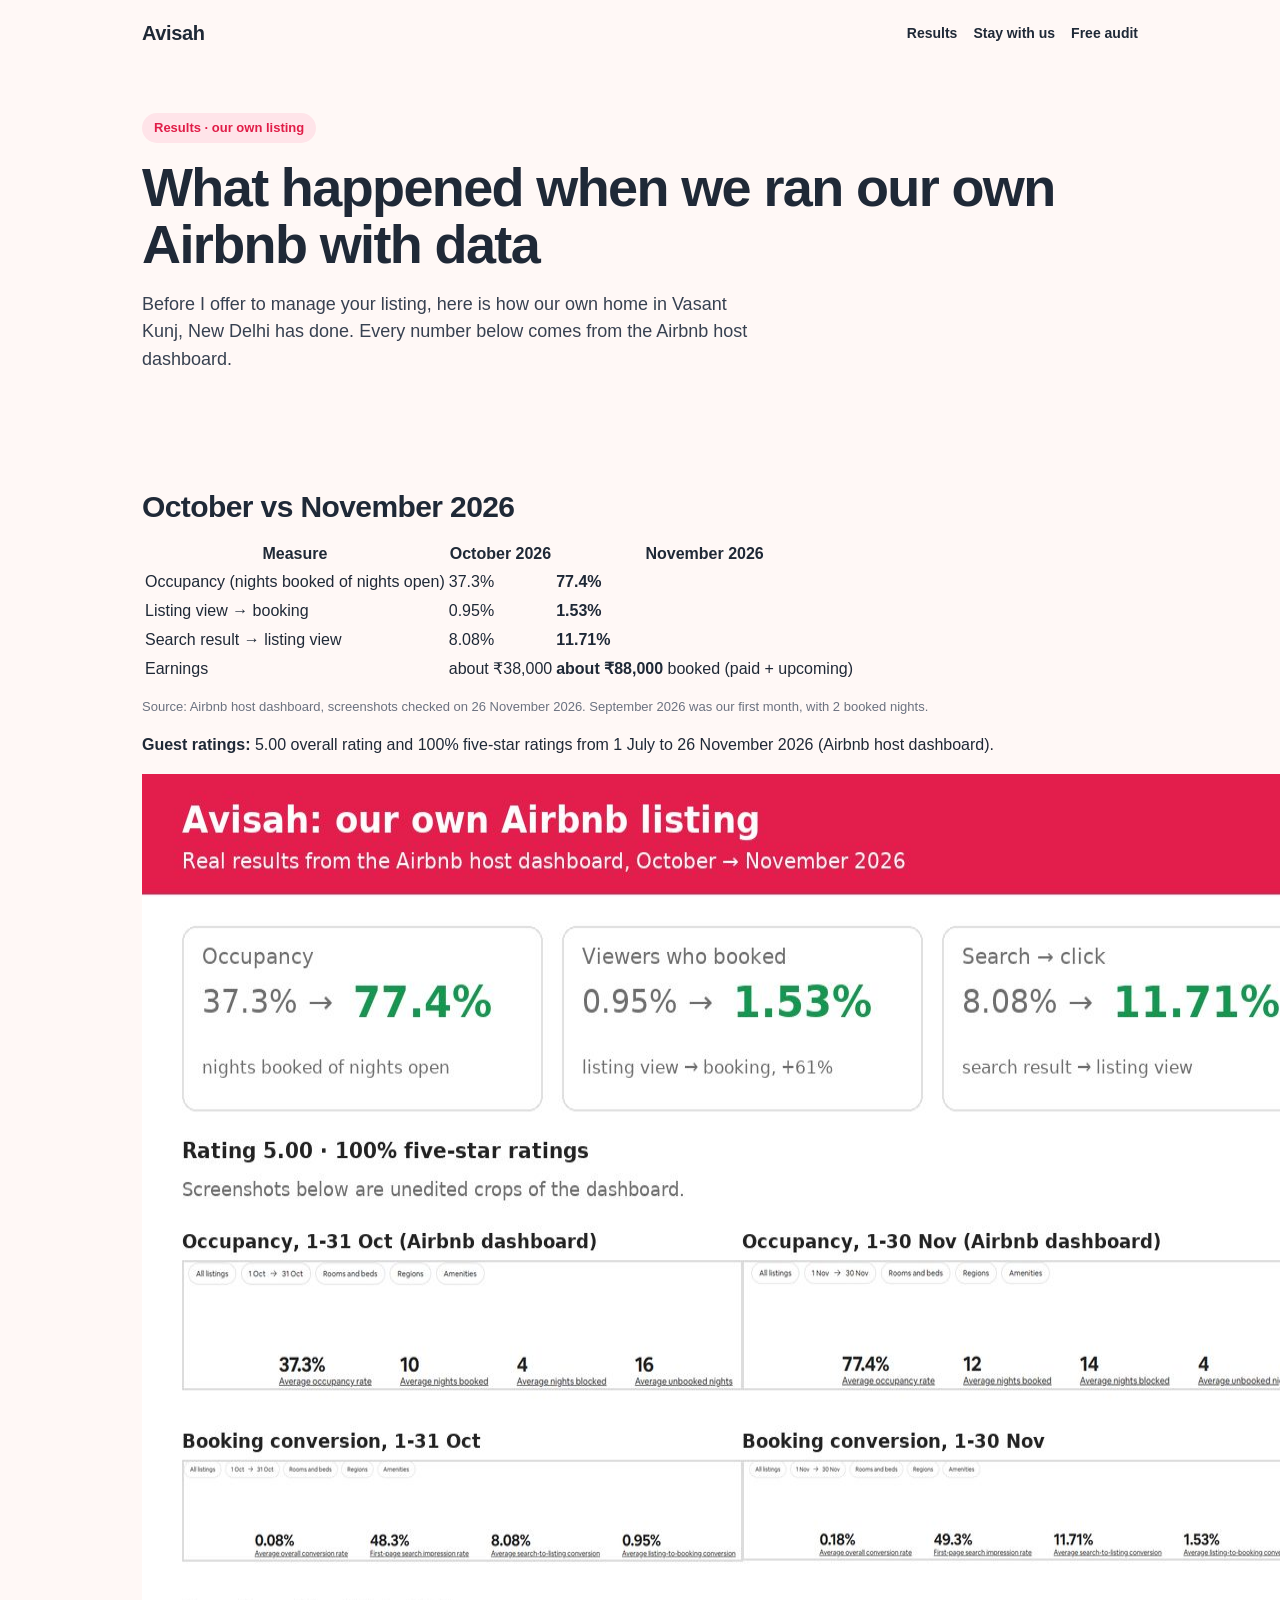
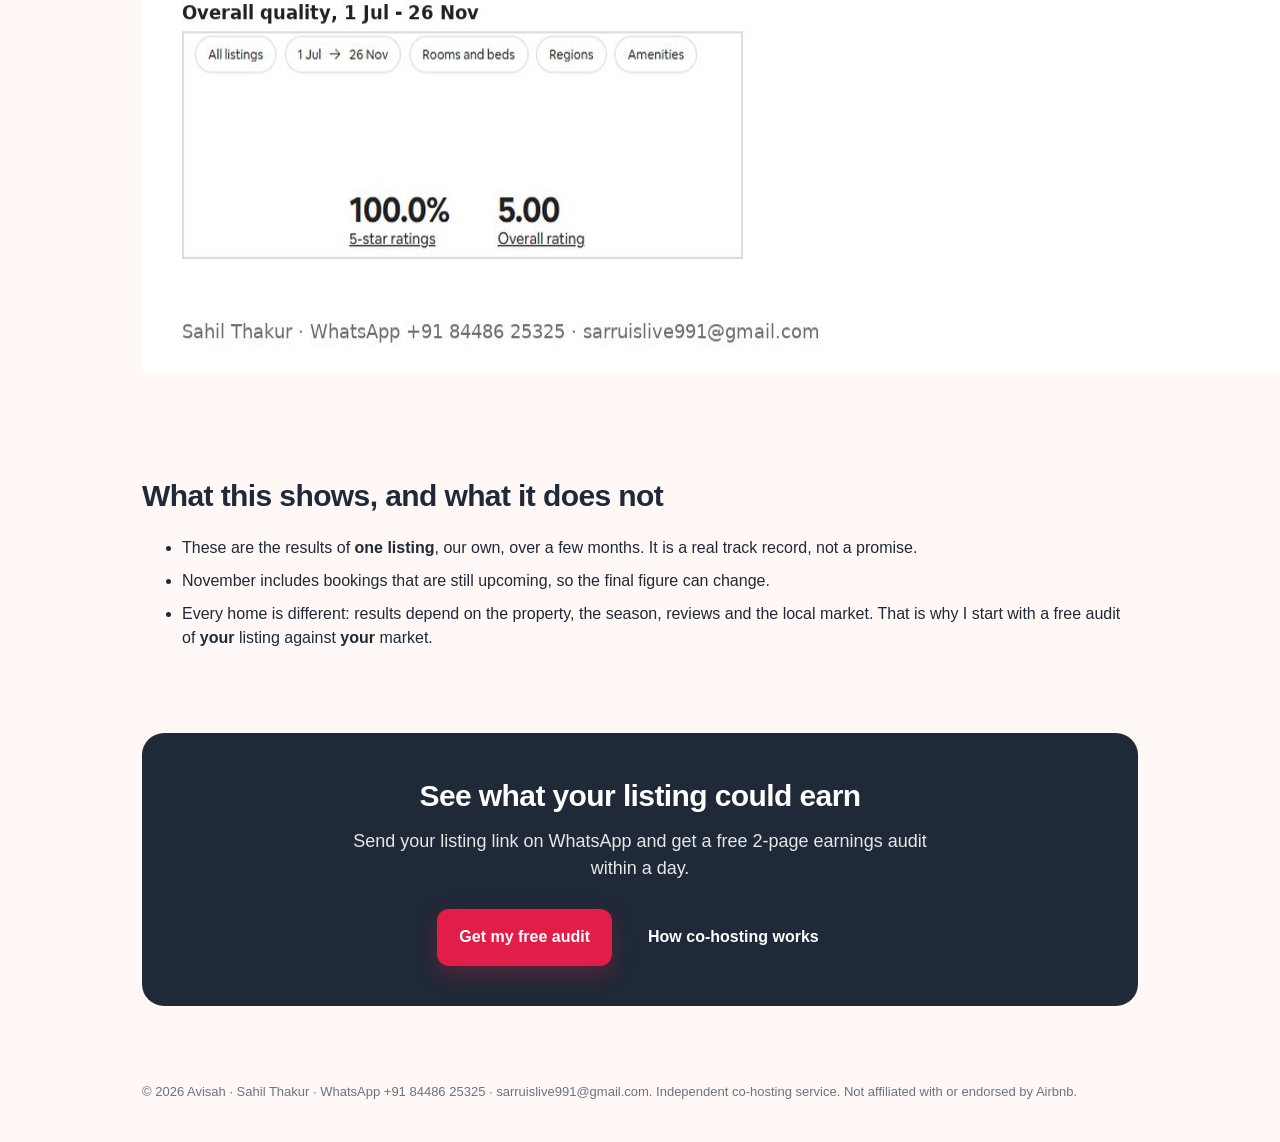
==== results/index.html @ 0d3b02dd "Publish 4 page(s) from the growth platform" ====
<!DOCTYPE html>
<html lang="en">
<head>
<meta charset="utf-8">
<meta name="viewport" content="width=device-width, initial-scale=1">
<title>Results from our own Airbnb listing in Vasant Kunj | Avisah</title>
<meta name="description" content="Real numbers from the Airbnb host dashboard: occupancy 37.3% to 77.4% from October to November 2026, and a 5.00 rating. What it shows and what it does not.">
<link rel="canonical" href="https://avisahstays.github.io/results/">
<meta property="og:title" content="Results from our own Airbnb listing in Vasant Kunj | Avisah">
<meta property="og:description" content="Real numbers from the Airbnb host dashboard: occupancy 37.3% to 77.4% from October to November 2026, and a 5.00 rating. What it shows and what it does not.">
<meta property="og:type" content="website">
<meta property="og:url" content="https://avisahstays.github.io/results/">
<meta property="og:site_name" content="Avisah">
<link rel="stylesheet" href="/assets/site.css">
<script type="application/ld+json">{"@context": "https://schema.org", "@type": "WebPage", "name": "Results from our own Airbnb listing in Vasant Kunj | Avisah", "description": "Real numbers from the Airbnb host dashboard: occupancy 37.3% to 77.4% from October to November 2026, and a 5.00 rating. What it shows and what it does not.", "url": "https://avisahstays.github.io/results/", "inLanguage": "en", "publisher": {"@type": "Organization", "name": "Avisah"}}</script>
</head>
<body>
<header><div class="wrap">
  <a class="logo" href="/" style="text-decoration:none">Avisah</a>
  <nav><a href="/results/">Results</a><a href="/stay/">Stay with us</a><a href="/#audit">Free audit</a></nav>
</div></header>
<main class="wrap">
<section>
    <span class="eyebrow">Results · our own listing</span>
    <h1>What happened when we ran our own Airbnb with data</h1>
    <p class="lead">Before I offer to manage your listing, here is how our own home in Vasant Kunj, New Delhi has done.
      Every number below comes from the Airbnb host dashboard.</p>
  </section>

  <section>
    <h2>October vs November 2026</h2>
    <table class="results">
      <thead><tr><th>Measure</th><th>October 2026</th><th>November 2026</th></tr></thead>
      <tbody>
        <tr><td>Occupancy (nights booked of nights open)</td><td>37.3%</td><td><b>77.4%</b></td></tr>
        <tr><td>Listing view → booking</td><td>0.95%</td><td><b>1.53%</b></td></tr>
        <tr><td>Search result → listing view</td><td>8.08%</td><td><b>11.71%</b></td></tr>
        <tr><td>Earnings</td><td>about ₹38,000</td><td><b>about ₹88,000</b> booked (paid + upcoming)</td></tr>
      </tbody>
    </table>
    <p class="small">Source: Airbnb host dashboard, screenshots checked on 26 November 2026. September 2026 was our
      first month, with 2 booked nights.</p>
    <p><b>Guest ratings:</b> 5.00 overall rating and 100% five-star ratings from 1 July to 26 November 2026
      (Airbnb host dashboard).</p>
    <img class="proof-card" src="/assets/results-card.jpg" width="1200" height="1200"
         alt="Avisah results card: occupancy 37.3% to 77.4%, listing-view-to-booking 0.95% to 1.53%, search-to-click 8.08% to 11.71%, rating 5.00, with crops of the Airbnb host dashboard">
  </section>

  <section>
    <h2>What this shows, and what it does not</h2>
    <ul class="proof">
      <li>These are the results of <b>one listing</b>, our own, over a few months. It is a real track record, not a promise.</li>
      <li>November includes bookings that are still upcoming, so the final figure can change.</li>
      <li>Every home is different: results depend on the property, the season, reviews and the local market.
        That is why I start with a free audit of <b>your</b> listing against <b>your</b> market.</li>
    </ul>
  </section>

  <div class="final">
    <h2>See what your listing could earn</h2>
    <p class="lead">Send your listing link on WhatsApp and get a free 2-page earnings audit within a day.</p>
    <div class="btns" style="justify-content:center">
      <a class="btn btn-main" href="https://wa.me/918448625325?text=Hi%20Sahil%2C%20I%27d%20like%20a%20free%20Airbnb%20earnings%20audit.%20My%20listing%20link%3A%20" target="_blank" rel="noopener">Get my free audit</a>
      <a class="btn btn-ghost" href="/">How co-hosting works</a>
    </div>
  </div>

</main>
<footer><div class="wrap">
  © 2026 Avisah · Sahil Thakur · WhatsApp +91 84486 25325 · sarruislive991@gmail.com. Independent co-hosting service. Not affiliated with or endorsed by Airbnb.
</div></footer>
</body>
</html>
---- assets/site.css ----
:root { --ink:#1f2937; --muted:#6b7280; --rose:#e11d48; --rose-dark:#be123c; --bg:#fff8f6; --card:#ffffff; --line:#f1e4e1; }
* { box-sizing: border-box; }
body { margin:0; font-family: -apple-system, "Segoe UI", Roboto, "Helvetica Neue", Arial, sans-serif; color:var(--ink); background:var(--bg); line-height:1.55; }
a { color: inherit; }
.wrap { max-width: 1040px; margin: 0 auto; padding: 0 22px; }
header { padding: 18px 0; }
header .wrap { display:flex; align-items:center; justify-content:space-between; }
.logo { font-weight: 800; letter-spacing: -0.02em; font-size: 20px; }
.logo span { color: var(--rose); }
.nav-cta { text-decoration:none; font-weight:700; font-size:14px; padding:9px 16px; border:2px solid var(--ink); border-radius:999px; }
.hero { padding: 54px 0 40px; display:grid; grid-template-columns: 1.15fr .85fr; gap: 40px; align-items:center; }
.eyebrow { display:inline-block; font-size:13px; font-weight:700; color:var(--rose); background:#ffe4e9; padding:5px 12px; border-radius:999px; }
h1 { font-size: clamp(34px, 5vw, 54px); line-height:1.05; letter-spacing:-0.03em; margin: 16px 0 16px; }
h1 em { font-style: normal; color: var(--rose); }
.lead { font-size: 18px; color: #374151; max-width: 34em; }
.btns { display:flex; gap:12px; flex-wrap:wrap; margin-top: 26px; }
.btn { text-decoration:none; font-weight:700; padding: 14px 22px; border-radius: 12px; display:inline-flex; gap:8px; align-items:center; }
.btn-main { background: var(--rose); color:#fff; box-shadow: 0 8px 22px rgba(225,29,72,.28); }
.btn-main:hover { background: var(--rose-dark); }
.btn-ghost { border: 2px solid var(--ink); }
.small { font-size: 13px; color: var(--muted); margin-top: 12px; }
.audit-card { background: var(--card); border:1px solid var(--line); border-radius: 18px; padding: 22px; box-shadow: 0 20px 50px rgba(31,41,55,.08); }
.audit-card h3 { margin:0 0 4px; font-size:15px; }
.audit-card .sub { color: var(--muted); font-size: 13px; margin-bottom: 14px; }
.score { font-size: 46px; font-weight: 800; color: var(--rose); line-height:1; }
.score small { font-size: 16px; color: var(--muted); font-weight:600; }
.bar { height: 12px; border-radius: 99px; margin: 6px 0 12px; }
.row { display:flex; justify-content:space-between; font-size:13px; }
.tick { font-size: 13px; margin: 4px 0; }
.tick b { color: #16a34a; } .tick i { color: #dc2626; font-style: normal; font-weight: 700; }
section { padding: 46px 0; }
h2 { font-size: 30px; letter-spacing: -0.02em; margin: 0 0 8px; }
.muted { color: var(--muted); }
.grid3 { display:grid; grid-template-columns: repeat(3, 1fr); gap: 16px; margin-top: 22px; }
.card { background: var(--card); border:1px solid var(--line); border-radius: 14px; padding: 20px; }
.num { width: 34px; height: 34px; border-radius: 50%; background: var(--rose); color:#fff; display:flex; align-items:center; justify-content:center; font-weight:800; margin-bottom: 10px; }
.card h3 { margin: 0 0 6px; font-size: 17px; }
.proof li { margin: 8px 0; }
.handle { display:grid; grid-template-columns: repeat(2, 1fr); gap: 10px 26px; margin-top: 16px; padding:0; list-style:none; }
.handle li::before { content: "✓ "; color: var(--rose); font-weight: 800; }
.price { display:grid; grid-template-columns: 1fr 1fr; gap: 18px; align-items:center; }
.big { font-size: 60px; font-weight: 800; letter-spacing:-0.03em; line-height:1; }
details { background: var(--card); border:1px solid var(--line); border-radius: 12px; padding: 14px 18px; margin: 10px 0; }
summary { font-weight: 700; cursor: pointer; }
.final { background: var(--ink); color:#fff; border-radius: 22px; padding: 40px; text-align:center; margin: 20px 0 50px; }
.final .lead { color: #e5e7eb; margin: 0 auto; }
footer { padding: 26px 0 40px; font-size: 13px; color: var(--muted); }
@media (max-width: 820px) {
  .hero, .price { grid-template-columns: 1fr; }
  .grid3 { grid-template-columns: 1fr; }
  .handle { grid-template-columns: 1fr; }
}
header nav { display:flex; gap:16px; align-items:center; font-size:14px; font-weight:600; }
header nav a { text-decoration:none; }
.related { border-top:1px solid var(--line); margin-top:30px; padding-top:20px; }
.related ul { padding-left:18px; }
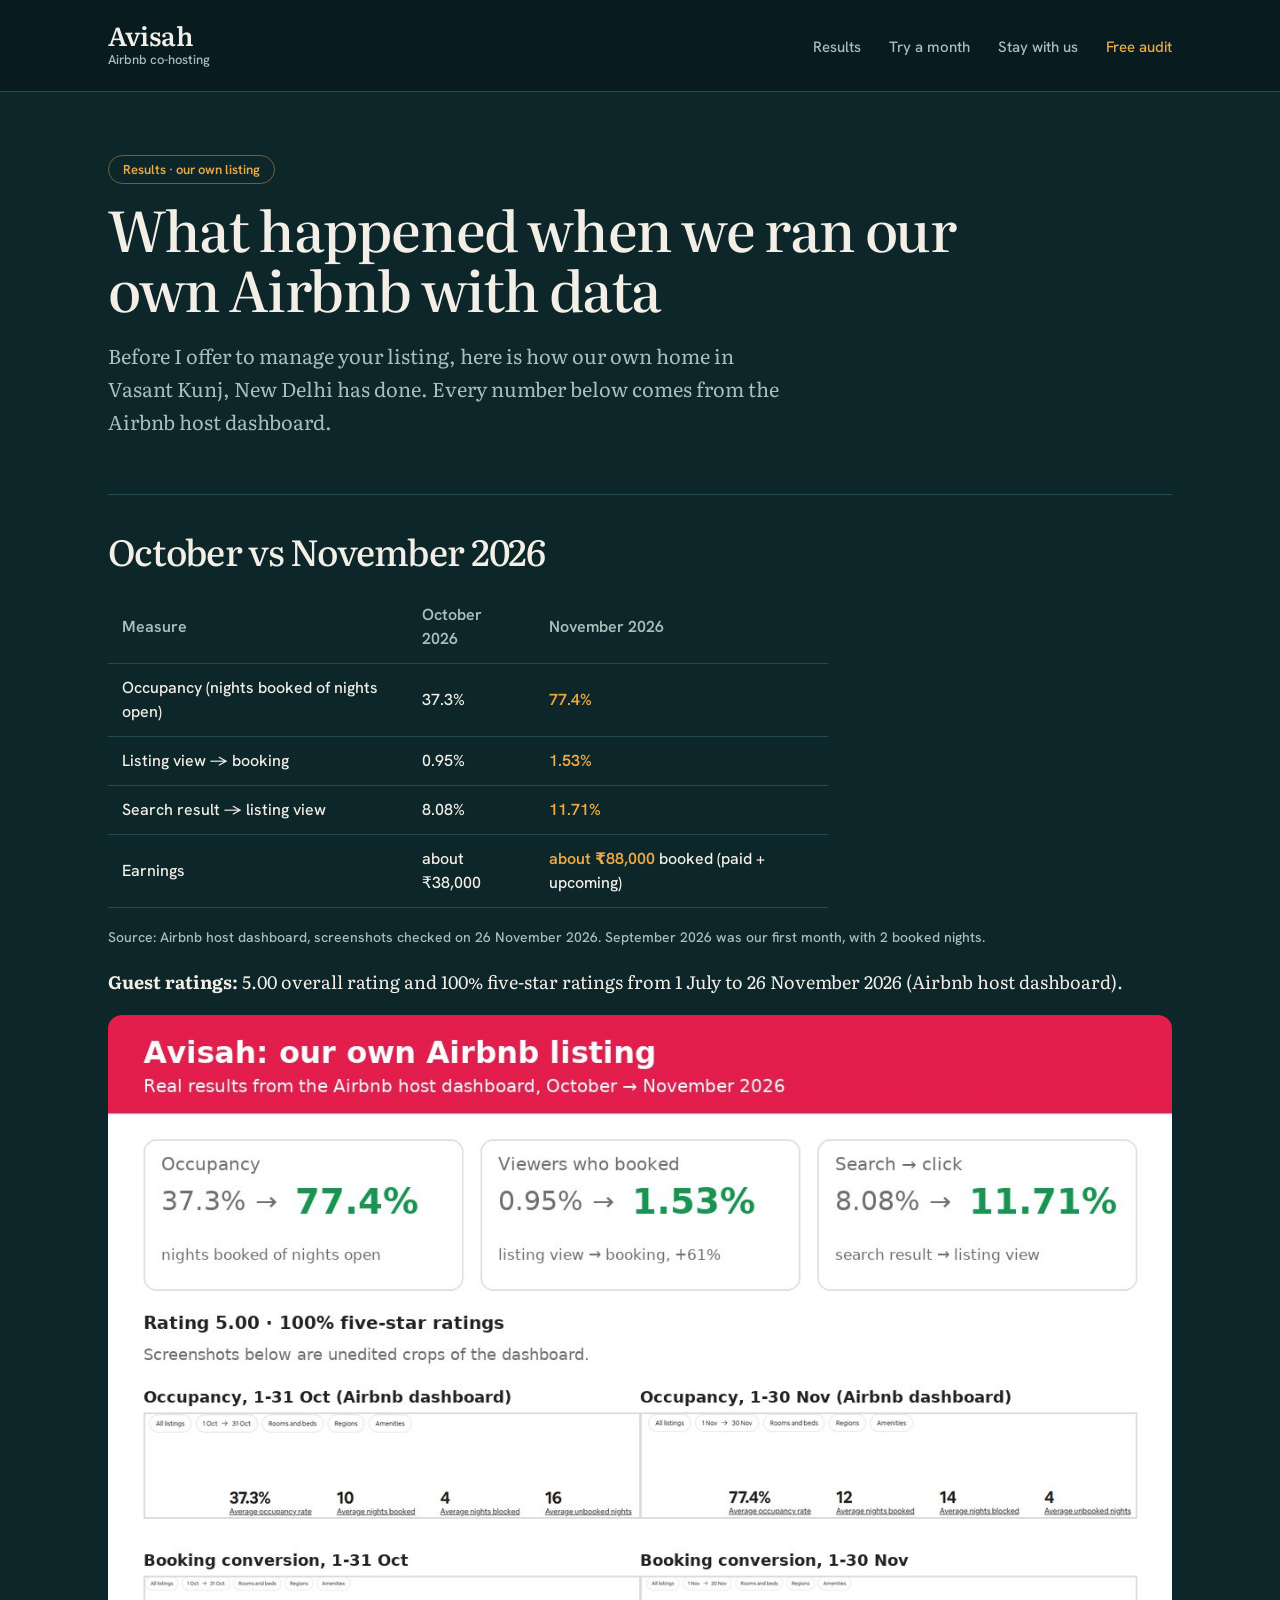
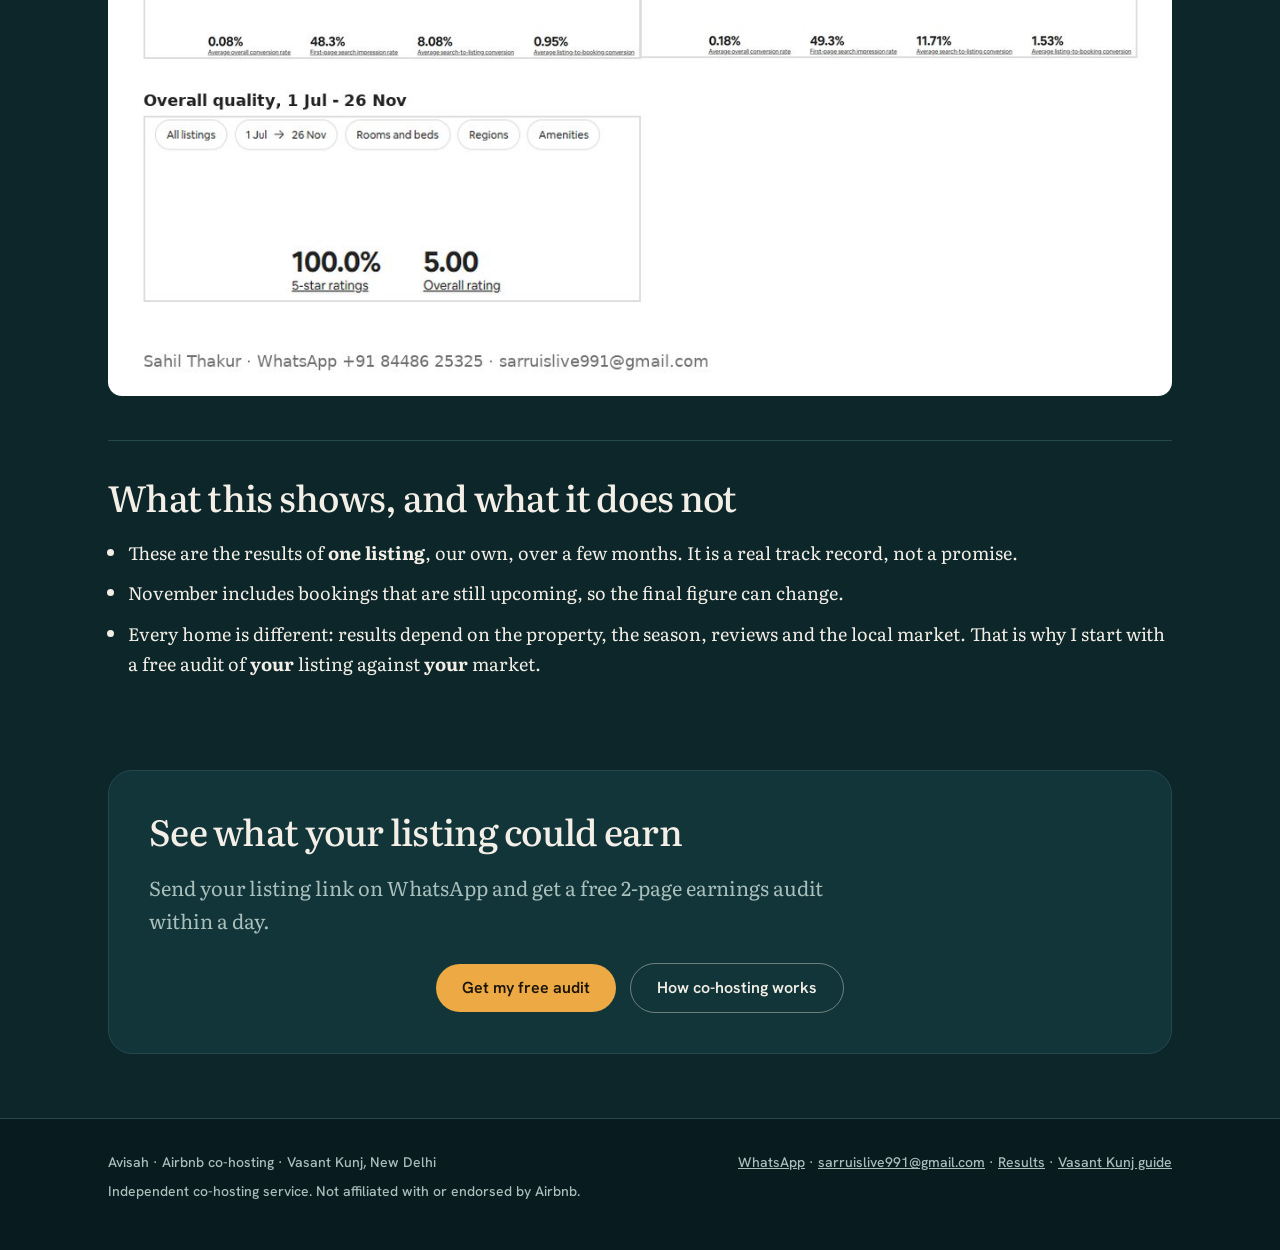
==== commit 46eb34c3: "Publish 4 page(s) from the growth platform Co-Authored-By: Claude Opus 5.5 <noreply@anthropic.com>" ====
--- a/results/index.html
+++ b/results/index.html
@@ -11,15 +11,18 @@
 <meta property="og:type" content="website">
 <meta property="og:url" content="https://avisahstays.github.io/results/">
 <meta property="og:site_name" content="Avisah">
+<link rel="preconnect" href="https://fonts.googleapis.com">
+<link rel="preconnect" href="https://fonts.gstatic.com" crossorigin>
+<link href="https://fonts.googleapis.com/css2?family=Literata:opsz,wght@7..72,400;7..72,500;7..72,600&family=Hanken+Grotesk:wght@500;600&display=swap" rel="stylesheet">
 <link rel="stylesheet" href="/assets/site.css">
 <script type="application/ld+json">{"@context": "https://schema.org", "@type": "WebPage", "name": "Results from our own Airbnb listing in Vasant Kunj | Avisah", "description": "Real numbers from the Airbnb host dashboard: occupancy 37.3% to 77.4% from October to November 2026, and a 5.00 rating. What it shows and what it does not.", "url": "https://avisahstays.github.io/results/", "inLanguage": "en", "publisher": {"@type": "Organization", "name": "Avisah"}}</script>
 </head>
-<body>
-<header><div class="wrap">
-  <a class="logo" href="/" style="text-decoration:none">Avisah</a>
-  <nav><a href="/results/">Results</a><a href="/stay/">Stay with us</a><a href="/#audit">Free audit</a></nav>
+<body class="inner">
+<header class="masthead"><div class="wrap nav">
+  <a class="brand" href="/">Avisah<small>Airbnb co-hosting</small></a>
+  <nav><a href="/results/">Results</a><a href="/#fee">Try a month</a><a href="/stay/">Stay with us</a><a class="keep" href="/#audit">Free audit</a></nav>
 </div></header>
-<main class="wrap">
+<main class="wrap page">
 <section>
     <span class="eyebrow">Results · our own listing</span>
     <h1>What happened when we ran our own Airbnb with data</h1>
@@ -66,8 +69,11 @@
   </div>
 
 </main>
-<footer><div class="wrap">
-  © 2026 Avisah · Sahil Thakur · WhatsApp +91 84486 25325 · sarruislive991@gmail.com. Independent co-hosting service. Not affiliated with or endorsed by Airbnb.
-</div></footer>
+<footer>
+  <div class="wrap">
+    <span>Avisah · Airbnb co-hosting · Vasant Kunj, New Delhi<span class="foot-note">Independent co-hosting service. Not affiliated with or endorsed by Airbnb.</span></span>
+    <span><a href="https://wa.me/918448625325">WhatsApp</a> · <a href="mailto:sarruislive991@gmail.com">sarruislive991@gmail.com</a> · <a href="/results/">Results</a> · <a href="/stay/vasant-kunj/">Vasant Kunj guide</a></span>
+  </div>
+</footer>
 </body>
 </html>
--- a/assets/site.css
+++ b/assets/site.css
@@ -1,56 +1,187 @@
-:root { --ink:#1f2937; --muted:#6b7280; --rose:#e11d48; --rose-dark:#be123c; --bg:#fff8f6; --card:#ffffff; --line:#f1e4e1; }
-* { box-sizing: border-box; }
-body { margin:0; font-family: -apple-system, "Segoe UI", Roboto, "Helvetica Neue", Arial, sans-serif; color:var(--ink); background:var(--bg); line-height:1.55; }
-a { color: inherit; }
-.wrap { max-width: 1040px; margin: 0 auto; padding: 0 22px; }
-header { padding: 18px 0; }
-header .wrap { display:flex; align-items:center; justify-content:space-between; }
-.logo { font-weight: 800; letter-spacing: -0.02em; font-size: 20px; }
-.logo span { color: var(--rose); }
-.nav-cta { text-decoration:none; font-weight:700; font-size:14px; padding:9px 16px; border:2px solid var(--ink); border-radius:999px; }
-.hero { padding: 54px 0 40px; display:grid; grid-template-columns: 1.15fr .85fr; gap: 40px; align-items:center; }
-.eyebrow { display:inline-block; font-size:13px; font-weight:700; color:var(--rose); background:#ffe4e9; padding:5px 12px; border-radius:999px; }
-h1 { font-size: clamp(34px, 5vw, 54px); line-height:1.05; letter-spacing:-0.03em; margin: 16px 0 16px; }
-h1 em { font-style: normal; color: var(--rose); }
-.lead { font-size: 18px; color: #374151; max-width: 34em; }
-.btns { display:flex; gap:12px; flex-wrap:wrap; margin-top: 26px; }
-.btn { text-decoration:none; font-weight:700; padding: 14px 22px; border-radius: 12px; display:inline-flex; gap:8px; align-items:center; }
-.btn-main { background: var(--rose); color:#fff; box-shadow: 0 8px 22px rgba(225,29,72,.28); }
-.btn-main:hover { background: var(--rose-dark); }
-.btn-ghost { border: 2px solid var(--ink); }
-.small { font-size: 13px; color: var(--muted); margin-top: 12px; }
-.audit-card { background: var(--card); border:1px solid var(--line); border-radius: 18px; padding: 22px; box-shadow: 0 20px 50px rgba(31,41,55,.08); }
-.audit-card h3 { margin:0 0 4px; font-size:15px; }
-.audit-card .sub { color: var(--muted); font-size: 13px; margin-bottom: 14px; }
-.score { font-size: 46px; font-weight: 800; color: var(--rose); line-height:1; }
-.score small { font-size: 16px; color: var(--muted); font-weight:600; }
-.bar { height: 12px; border-radius: 99px; margin: 6px 0 12px; }
-.row { display:flex; justify-content:space-between; font-size:13px; }
-.tick { font-size: 13px; margin: 4px 0; }
-.tick b { color: #16a34a; } .tick i { color: #dc2626; font-style: normal; font-weight: 700; }
-section { padding: 46px 0; }
-h2 { font-size: 30px; letter-spacing: -0.02em; margin: 0 0 8px; }
-.muted { color: var(--muted); }
-.grid3 { display:grid; grid-template-columns: repeat(3, 1fr); gap: 16px; margin-top: 22px; }
-.card { background: var(--card); border:1px solid var(--line); border-radius: 14px; padding: 20px; }
-.num { width: 34px; height: 34px; border-radius: 50%; background: var(--rose); color:#fff; display:flex; align-items:center; justify-content:center; font-weight:800; margin-bottom: 10px; }
-.card h3 { margin: 0 0 6px; font-size: 17px; }
-.proof li { margin: 8px 0; }
-.handle { display:grid; grid-template-columns: repeat(2, 1fr); gap: 10px 26px; margin-top: 16px; padding:0; list-style:none; }
-.handle li::before { content: "✓ "; color: var(--rose); font-weight: 800; }
-.price { display:grid; grid-template-columns: 1fr 1fr; gap: 18px; align-items:center; }
-.big { font-size: 60px; font-weight: 800; letter-spacing:-0.03em; line-height:1; }
-details { background: var(--card); border:1px solid var(--line); border-radius: 12px; padding: 14px 18px; margin: 10px 0; }
-summary { font-weight: 700; cursor: pointer; }
-.final { background: var(--ink); color:#fff; border-radius: 22px; padding: 40px; text-align:center; margin: 20px 0 50px; }
-.final .lead { color: #e5e7eb; margin: 0 auto; }
-footer { padding: 26px 0 40px; font-size: 13px; color: var(--muted); }
-@media (max-width: 820px) {
-  .hero, .price { grid-template-columns: 1fr; }
-  .grid3 { grid-template-columns: 1fr; }
-  .handle { grid-template-columns: 1fr; }
+/* Avisah site style, from Sahil's approved design avisah-elite (26 Nov 2026), plus header, inner pages and Related links. */
+:root{
+  --night:#0C2629;     /* page: Delhi dusk teal */
+  --deep:#081C1F;      /* lower bands */
+  --panel:#123539;     /* raised panels */
+  --teal:#1F7A80;      /* peacock, buttons */
+  --teal-ink:#186469;
+  --marigold:#EDA944;  /* booked nights, highlights */
+  --ink:#F3EFE7;       /* text on dark */
+  --stone:#A9BFBC;     /* secondary text */
+  --mist:#123539;
+  --line:#24494D;
+  --white:#F3EFE7;
+  --serif:"Literata", Georgia, "Times New Roman", serif;
+  --sans:"Hanken Grotesk", "Segoe UI", system-ui, sans-serif;
 }
-header nav { display:flex; gap:16px; align-items:center; font-size:14px; font-weight:600; }
-header nav a { text-decoration:none; }
-.related { border-top:1px solid var(--line); margin-top:30px; padding-top:20px; }
-.related ul { padding-left:18px; }
+*{box-sizing:border-box}
+html{scroll-behavior:smooth}
+body{margin:0;background:var(--night);color:var(--ink);font:400 18px/1.7 var(--serif);-webkit-font-smoothing:antialiased}
+a{color:inherit}
+:focus-visible{outline:3px solid var(--marigold);outline-offset:3px;border-radius:4px}
+.wrap{max-width:1120px;margin:0 auto;padding:0 28px}
+
+/* nav */
+.nav{display:flex;align-items:center;justify-content:space-between;padding-block:22px}
+.brand{font:600 26px/1 var(--serif);letter-spacing:-.01em;text-decoration:none;color:var(--ink)}
+.brand small{display:block;font:500 13px/1.3 var(--sans);color:var(--stone);letter-spacing:0;margin-top:4px}
+.nav nav a{font:500 15px var(--sans);text-decoration:none;color:var(--stone);margin-left:28px}
+.nav nav a:hover{color:var(--marigold)}
+
+/* buttons */
+.btn{display:inline-flex;align-items:center;gap:10px;font:600 16px/1 var(--sans);text-decoration:none;border-radius:999px;padding:16px 26px;transition:background .2s}
+.btn-main{background:var(--marigold);color:#1B1408}
+.btn-main:hover{background:#F4BC63}
+.btn-quiet{color:var(--ink);padding:16px 6px;text-decoration:underline;text-underline-offset:5px;text-decoration-thickness:1px}
+.btn svg{width:20px;height:20px;fill:currentColor}
+
+/* hero */
+.hero-photo{position:relative;background:linear-gradient(90deg,rgba(8,28,31,.96) 0%,rgba(8,28,31,.82) 45%,rgba(8,28,31,.45) 100%),url('https://images.unsplash.com/photo-1663229203856-8a363f07d881?w=2000&q=70&auto=format&fit=crop') center 40%/cover no-repeat,var(--deep)}
+.hero-photo::after{content:"";position:absolute;inset:auto 0 0 0;height:120px;background:linear-gradient(transparent,var(--night))}
+.hero-photo .wrap{position:relative;z-index:1}
+.hero{display:grid;grid-template-columns:1.05fr 1fr;gap:64px;align-items:center;padding-block:56px 88px}
+.hero h1{font:500 clamp(44px,5.6vw,72px)/1.04 var(--serif);letter-spacing:-.025em;margin:0 0 26px;color:var(--ink)}
+.hero p.lede{font-size:20px;line-height:1.65;color:var(--stone);max-width:30em;margin:0 0 34px}
+.hero .ctas{display:flex;flex-wrap:wrap;gap:14px;align-items:center}
+.hero .note{font:500 14px var(--sans);color:var(--stone);margin-top:16px}
+
+/* calendars: the one memorable element */
+.cal-card{background:rgba(12,38,41,.78);backdrop-filter:blur(10px);-webkit-backdrop-filter:blur(10px);border:1px solid rgba(243,239,231,.12);border-radius:28px;padding:34px 34px 26px;margin:0}
+.cals{display:grid;grid-template-columns:1fr 1fr;gap:28px}
+.cal h3{font:600 15px var(--sans);margin:0 0 4px;color:var(--ink)}
+.cal .pct{font:500 40px/1.1 var(--serif);color:var(--marigold);margin:0 0 14px;letter-spacing:-.02em}
+.grid{display:grid;grid-template-columns:repeat(7,1fr);gap:5px}
+.night{aspect-ratio:1;border-radius:6px;background:transparent;border:1px solid rgba(243,239,231,.22)}
+.night.on{background:var(--marigold);border-color:var(--marigold)}
+.cal-card figcaption{font:500 13px/1.5 var(--sans);color:var(--stone);margin-top:22px;border-top:1px solid var(--line);padding-top:14px}
+@media (prefers-reduced-motion:no-preference){
+  .cal.nov .night.on{animation:fill .35s ease-out both;animation-delay:calc(.25s + var(--i) * 45ms)}
+  @keyframes fill{from{background:transparent;border-color:rgba(243,239,231,.22);transform:scale(.86)}to{transform:none}}
+}
+
+/* ledger of real numbers */
+.ledger{border-top:1px solid var(--line);border-bottom:1px solid var(--line);display:grid;grid-template-columns:repeat(4,1fr)}
+.ledger div{padding:28px 24px 26px 0}
+.ledger div+div{padding-left:24px;border-left:1px solid var(--line)}
+.ledger b{display:block;font:500 30px/1.15 var(--serif);color:var(--ink);letter-spacing:-.015em}
+.ledger span{display:block;font:500 14px/1.45 var(--sans);color:var(--stone);margin-top:6px}
+.source{font:500 13px var(--sans);color:var(--stone);margin:14px 0 0}
+
+/* sections */
+section{padding:104px 0}
+h2{font:500 clamp(32px,3.6vw,46px)/1.12 var(--serif);letter-spacing:-.02em;margin:0 0 20px;max-width:18em}
+.intro{color:var(--stone);max-width:36em;margin:0 0 48px}
+.two{display:grid;grid-template-columns:1fr 1fr;gap:0 64px}
+.duty{padding:22px 0;border-top:1px solid var(--line)}
+.duty h3{font:600 20px/1.3 var(--serif);margin:0 0 6px}
+.duty p{margin:0;color:var(--stone);font-size:17px}
+
+/* steps: a real sequence */
+.steps{display:grid;grid-template-columns:repeat(3,1fr);gap:40px;counter-reset:s}
+.step{counter-increment:s}
+.step::before{content:counter(s);display:grid;place-items:center;width:46px;height:46px;border-radius:50%;border:1.5px solid var(--marigold);color:var(--marigold);font:600 18px var(--sans);margin-bottom:22px}
+.step h3{font:600 22px/1.3 var(--serif);margin:0 0 10px}
+.step p{margin:0;color:var(--stone);font-size:17px}
+
+/* fee band */
+.band{background:var(--ink);color:#14272A;border-radius:32px;padding:72px 64px;display:grid;grid-template-columns:auto 1fr;gap:64px;align-items:center}
+.band .fee-sub{display:block;font:500 18px/1.3 var(--sans);letter-spacing:0;color:#5B6E70;margin-top:14px}
+.btn-dark{background:#0C2629;color:#F3EFE7;margin-top:30px}
+.btn-dark:hover{background:#123539}
+.band .fee{font:500 clamp(84px,11vw,140px)/.9 var(--serif);letter-spacing:-.04em;color:#B8741A}
+.band h2{color:#0C2629}
+.band p{color:#3E5558;margin:0 0 14px;max-width:34em}
+.band ul{list-style:none;padding:0;margin:22px 0 0;display:grid;gap:10px;font:500 16px var(--sans)}
+.band li::before{content:"";display:inline-block;width:9px;height:9px;border-radius:50%;background:#B8741A;margin-right:12px;vertical-align:1px}
+
+/* about */
+.about{display:grid;grid-template-columns:1fr 1.2fr;gap:64px;align-items:start}
+.about blockquote{margin:0;font:400 italic clamp(24px,2.6vw,32px)/1.4 var(--serif);color:var(--marigold)}
+.about p{color:var(--stone);margin:0 0 18px}
+
+/* audit sample */
+.audit{display:grid;grid-template-columns:1fr 1fr;gap:56px;align-items:center}
+.sheet{background:#F3EFE7;color:#14272A;border-radius:20px;padding:30px 32px;box-shadow:0 40px 80px -40px rgba(0,0,0,.6)}
+.sheet .tag,.sheet .score small{color:#5B6E70!important}
+.sheet li{border-top-color:#DCD6CB!important}
+.sheet .tag{font:500 13px var(--sans);color:var(--stone);margin:0 0 18px}
+.sheet .score{font:500 56px/1 var(--serif);color:#0C2629}
+.sheet .score small{font-size:20px;color:var(--stone)}
+.sheet ul{list-style:none;padding:0;margin:20px 0 0;font:500 15px/1.5 var(--sans)}
+.sheet li{padding:10px 0;border-top:1px solid var(--line);display:flex;gap:12px}
+.sheet li i{font-style:normal;font-weight:600;width:18px;flex:none}
+.ok{color:#2C7A4B}.no{color:#B4472C}
+/* proof screenshots */
+.proof{background:var(--deep)}
+.shots{display:grid;grid-template-columns:1.25fr 1fr;gap:28px;align-items:start}
+.shot{margin:0;background:#fff;border-radius:16px;overflow:hidden;box-shadow:0 40px 80px -40px rgba(0,0,0,.7)}
+.shot img{display:block;width:100%;height:auto}
+.shot figcaption{background:var(--panel);color:var(--stone);font:500 13px/1.5 var(--sans);padding:12px 16px}
+.shots .stack{display:grid;gap:28px}
+@media (max-width:880px){.shots{grid-template-columns:1fr}}
+
+/* faq */
+details{border-top:1px solid var(--line);padding:22px 0}
+details:last-of-type{border-bottom:1px solid var(--line)}
+summary{cursor:pointer;font:600 20px/1.4 var(--serif);list-style:none;display:flex;justify-content:space-between;gap:20px}
+summary::after{content:"+";font:400 28px/1 var(--sans);color:var(--marigold);transition:transform .2s}
+details[open] summary::after{transform:rotate(45deg)}
+details p{color:var(--stone);margin:12px 0 0;max-width:40em}
+
+/* closing */
+.close{text-align:left;padding-block:96px 112px}
+.close h2{max-width:14em}
+.travel{background:linear-gradient(90deg,rgba(8,28,31,.92),rgba(8,28,31,.55)),url('https://images.unsplash.com/photo-1632426237957-5ea14aae7100?w=1600&q=70&auto=format&fit=crop') center/cover,var(--panel);padding-block:56px!important;border-radius:24px;padding:36px 40px;display:flex;justify-content:space-between;align-items:center;gap:24px;margin-top:72px}
+.travel p{margin:0;font-size:19px}
+footer{background:var(--deep);border-top:1px solid var(--line);padding:32px 0 48px;font:500 14px/1.6 var(--sans);color:var(--stone)}
+footer .wrap{display:flex;justify-content:space-between;gap:24px;flex-wrap:wrap}
+
+@media (max-width:880px){
+  body{font-size:17px}
+  .hero,.two,.about,.audit{grid-template-columns:1fr;gap:40px}
+  .hero{padding-block:24px 64px}
+  .ledger{grid-template-columns:1fr 1fr}
+  .ledger div:nth-child(3){border-left:0;padding-left:0}
+  .ledger div:nth-child(n+3){border-top:1px solid var(--line)}
+  .steps{grid-template-columns:1fr;gap:36px}
+  .band{grid-template-columns:1fr;padding:48px 30px;gap:24px}
+  section{padding:72px 0}
+  .nav nav a:not(.keep){display:none}
+  .travel{flex-direction:column;align-items:flex-start}
+  .cal-card{padding:24px}
+  .cals{gap:18px}
+}
+
+/* header from the template: over the photo on the home page, a dark bar elsewhere */
+.masthead{position:relative;z-index:2}
+.home .masthead{position:absolute;top:0;left:0;right:0}
+.home .hero-photo{padding-top:92px}
+.inner .masthead{background:var(--deep);border-bottom:1px solid var(--line)}
+.nav nav a.keep{color:var(--marigold)}
+
+/* inner pages (results, stay, guide): same colours and type, smaller spacing */
+.inner main.page{padding-top:24px;padding-bottom:64px}
+.inner section{padding:36px 0;border-bottom:1px solid var(--line)}
+.inner section:last-of-type{border-bottom:0}
+.inner h1{font:500 clamp(36px,4.6vw,56px)/1.08 var(--serif);letter-spacing:-.025em;margin:14px 0 20px;max-width:16em}
+.inner h2{font-size:clamp(26px,3vw,36px)}
+.eyebrow{display:inline-block;font:600 13px/1 var(--sans);color:var(--marigold);border:1px solid rgba(237,169,68,.45);border-radius:999px;padding:7px 14px}
+.lead{font-size:20px;line-height:1.65;color:var(--stone);max-width:34em}
+.muted,.small{color:var(--stone)}
+.small{font:500 14px/1.6 var(--sans)}
+.btns{display:flex;flex-wrap:wrap;gap:14px;align-items:center;margin-top:26px}
+.btn-ghost{color:var(--ink);border:1.5px solid rgba(243,239,231,.4)}
+.btn-ghost:hover{border-color:var(--marigold);color:var(--marigold)}
+.inner table{border-collapse:collapse;width:100%;max-width:720px;font:500 16px/1.5 var(--sans);margin:18px 0}
+.inner th,.inner td{text-align:left;padding:12px 14px;border-bottom:1px solid var(--line)}
+.inner th{color:var(--stone);font-weight:600}
+.inner td b{color:var(--marigold);font-weight:600}
+.inner img{max-width:100%;height:auto;border-radius:14px}
+.inner .proof{background:none;padding-left:20px}
+.inner .proof li{margin:10px 0;color:var(--ink)}
+.inner .final{background:var(--panel);border:1px solid var(--line);border-radius:24px;padding:40px;margin-top:36px}
+.inner main a:not(.btn){color:var(--marigold)}
+.related{border-top:1px solid var(--line);margin-top:24px;padding-top:20px;font:500 16px/1.6 var(--sans)}
+.related h2{font:600 18px var(--sans);margin:0 0 8px}
+.related a{color:var(--marigold)}
+.foot-note{display:block;margin-top:6px}
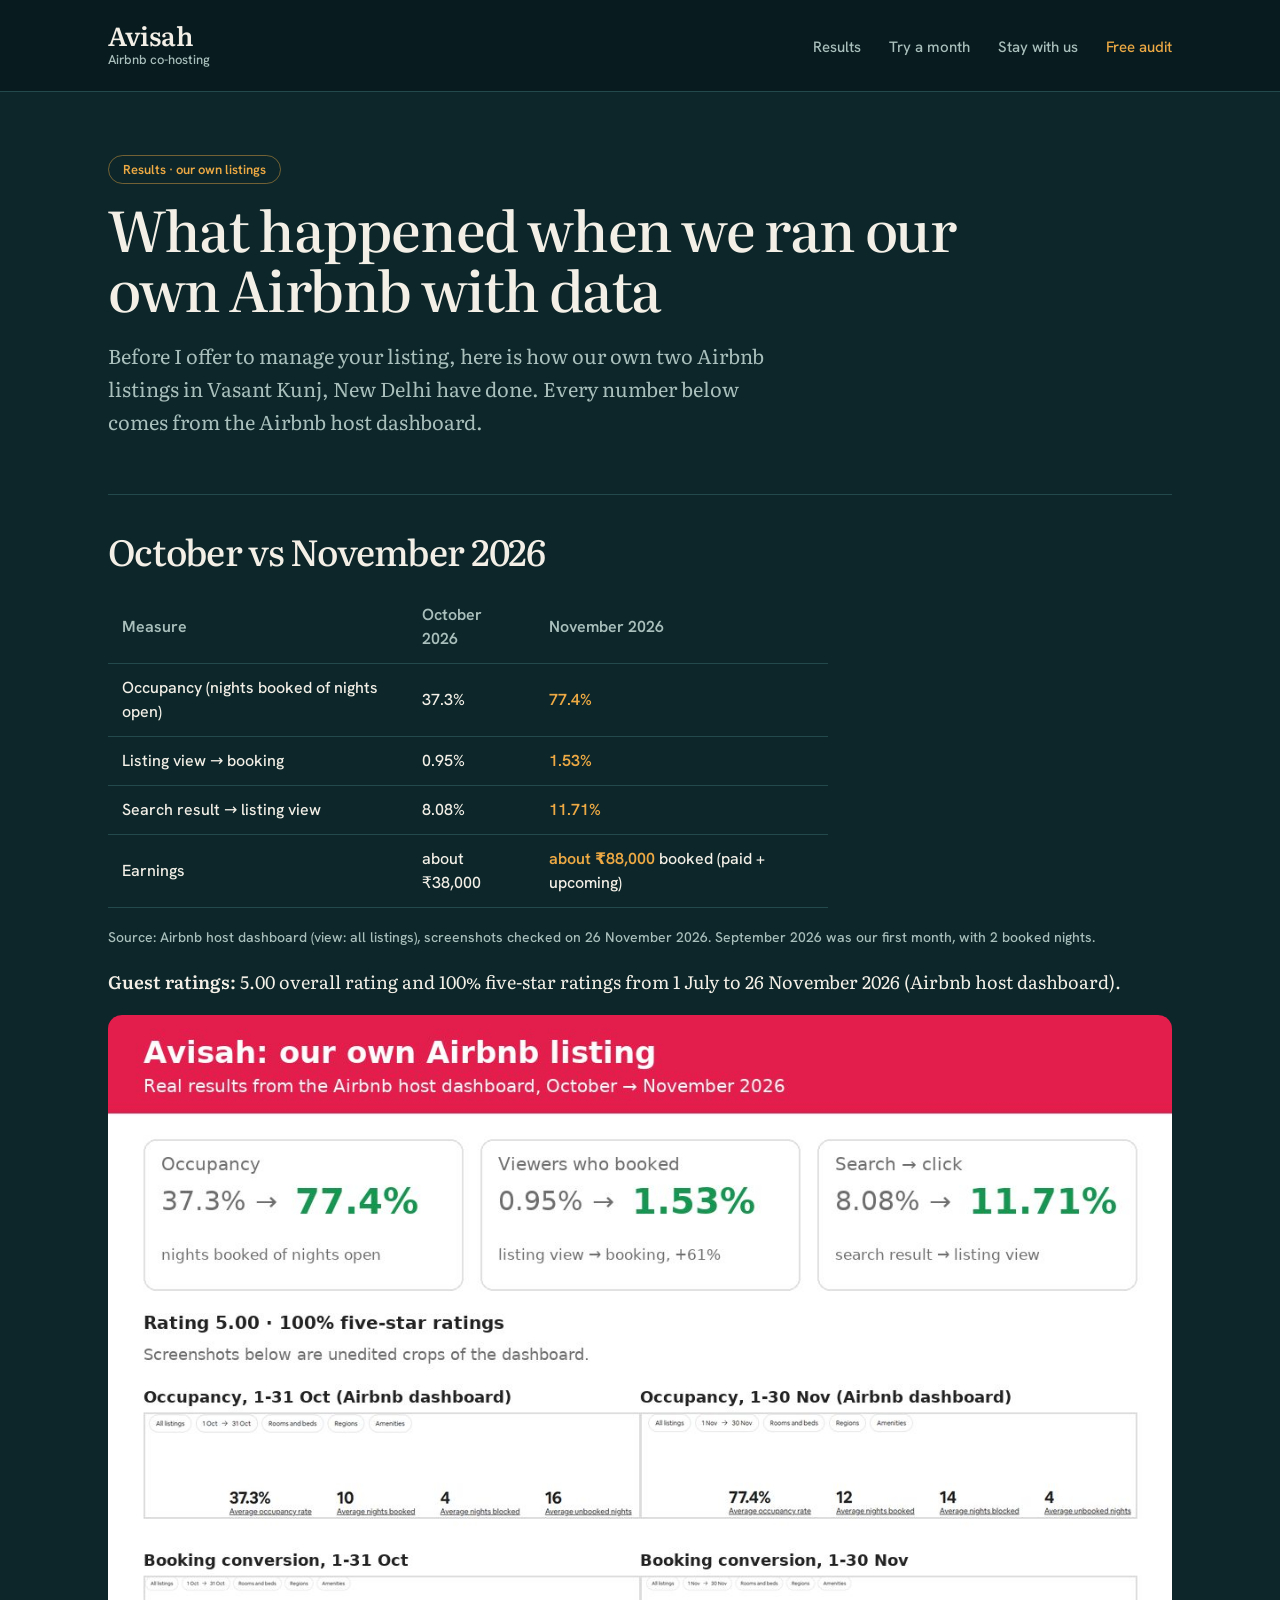
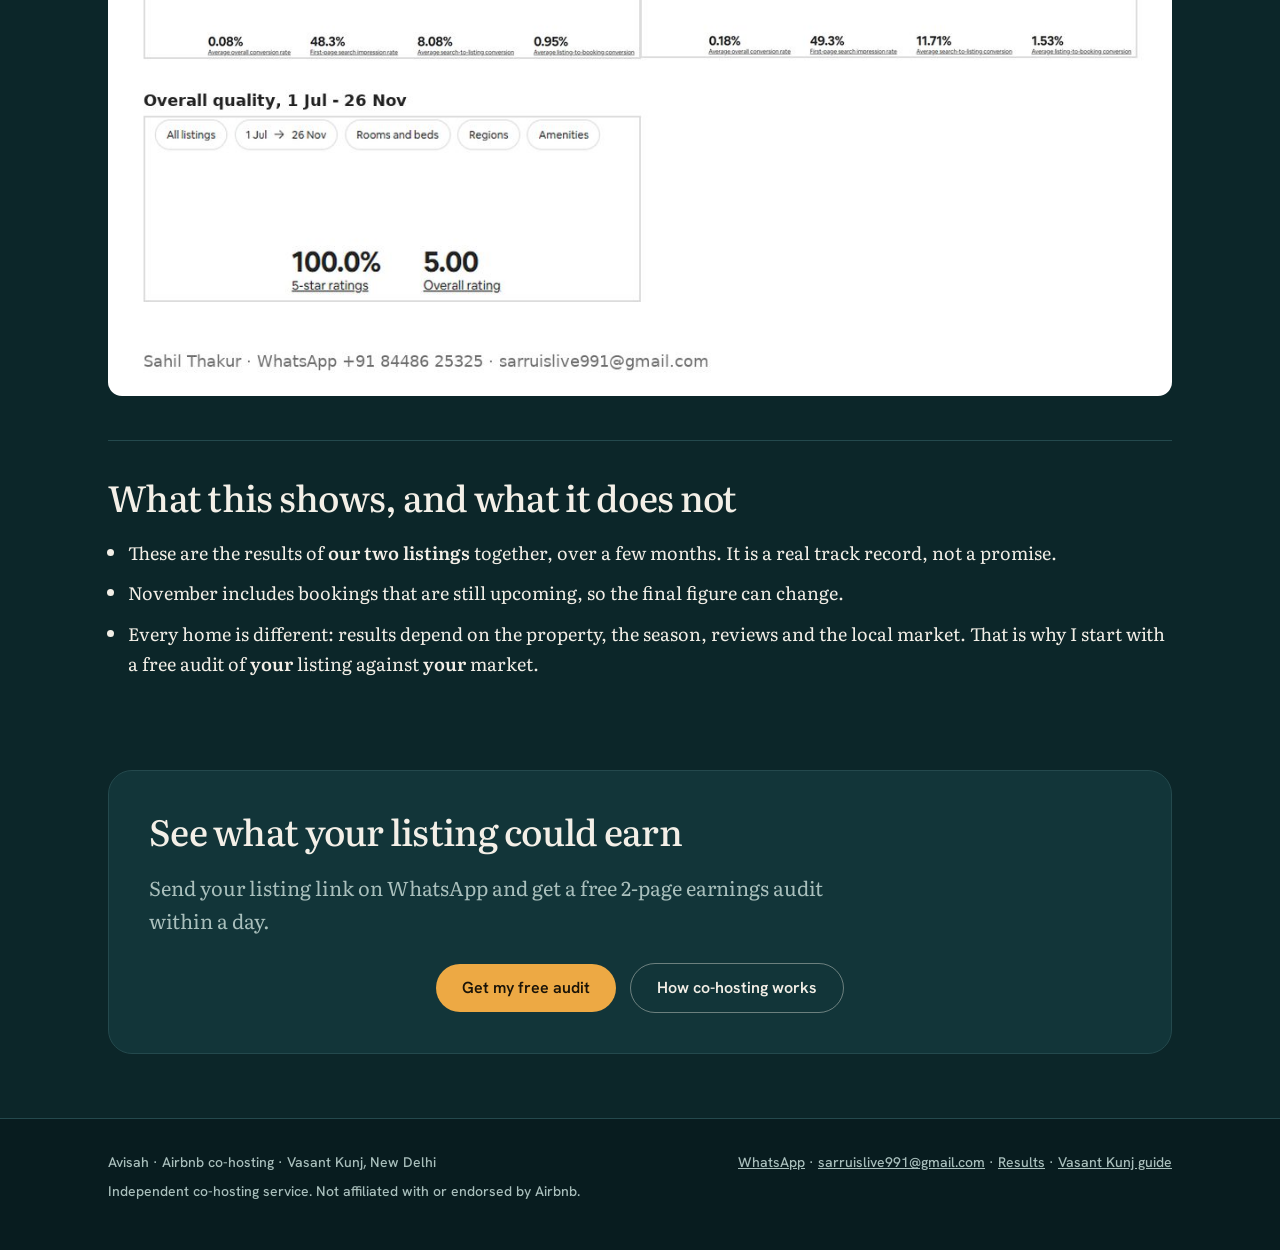
==== commit f21bca52: "Publish 4 page(s) from the growth platform Co-Authored-By: Claude Opus 5.5 <noreply@anthropic.com>" ====
--- a/results/index.html
+++ b/results/index.html
@@ -3,19 +3,16 @@
 <head>
 <meta charset="utf-8">
 <meta name="viewport" content="width=device-width, initial-scale=1">
-<title>Results from our own Airbnb listing in Vasant Kunj | Avisah</title>
+<title>Results from our own Airbnb listings in Vasant Kunj | Avisah</title>
 <meta name="description" content="Real numbers from the Airbnb host dashboard: occupancy 37.3% to 77.4% from October to November 2026, and a 5.00 rating. What it shows and what it does not.">
 <link rel="canonical" href="https://avisahstays.github.io/results/">
-<meta property="og:title" content="Results from our own Airbnb listing in Vasant Kunj | Avisah">
+<meta property="og:title" content="Results from our own Airbnb listings in Vasant Kunj | Avisah">
 <meta property="og:description" content="Real numbers from the Airbnb host dashboard: occupancy 37.3% to 77.4% from October to November 2026, and a 5.00 rating. What it shows and what it does not.">
 <meta property="og:type" content="website">
 <meta property="og:url" content="https://avisahstays.github.io/results/">
 <meta property="og:site_name" content="Avisah">
-<link rel="preconnect" href="https://fonts.googleapis.com">
-<link rel="preconnect" href="https://fonts.gstatic.com" crossorigin>
-<link href="https://fonts.googleapis.com/css2?family=Literata:opsz,wght@7..72,400;7..72,500;7..72,600&family=Hanken+Grotesk:wght@500;600&display=swap" rel="stylesheet">
 <link rel="stylesheet" href="/assets/site.css">
-<script type="application/ld+json">{"@context": "https://schema.org", "@type": "WebPage", "name": "Results from our own Airbnb listing in Vasant Kunj | Avisah", "description": "Real numbers from the Airbnb host dashboard: occupancy 37.3% to 77.4% from October to November 2026, and a 5.00 rating. What it shows and what it does not.", "url": "https://avisahstays.github.io/results/", "inLanguage": "en", "publisher": {"@type": "Organization", "name": "Avisah"}}</script>
+<script type="application/ld+json">{"@context": "https://schema.org", "@type": "WebPage", "name": "Results from our own Airbnb listings in Vasant Kunj | Avisah", "description": "Real numbers from the Airbnb host dashboard: occupancy 37.3% to 77.4% from October to November 2026, and a 5.00 rating. What it shows and what it does not.", "url": "https://avisahstays.github.io/results/", "inLanguage": "en", "publisher": {"@type": "Organization", "name": "Avisah"}}</script>
 </head>
 <body class="inner">
 <header class="masthead"><div class="wrap nav">
@@ -24,9 +21,9 @@
 </div></header>
 <main class="wrap page">
 <section>
-    <span class="eyebrow">Results · our own listing</span>
+    <span class="eyebrow">Results · our own listings</span>
     <h1>What happened when we ran our own Airbnb with data</h1>
-    <p class="lead">Before I offer to manage your listing, here is how our own home in Vasant Kunj, New Delhi has done.
+    <p class="lead">Before I offer to manage your listing, here is how our own two Airbnb listings in Vasant Kunj, New Delhi have done.
       Every number below comes from the Airbnb host dashboard.</p>
   </section>
 
@@ -41,7 +38,7 @@
         <tr><td>Earnings</td><td>about ₹38,000</td><td><b>about ₹88,000</b> booked (paid + upcoming)</td></tr>
       </tbody>
     </table>
-    <p class="small">Source: Airbnb host dashboard, screenshots checked on 26 November 2026. September 2026 was our
+    <p class="small">Source: Airbnb host dashboard (view: all listings), screenshots checked on 26 November 2026. September 2026 was our
       first month, with 2 booked nights.</p>
     <p><b>Guest ratings:</b> 5.00 overall rating and 100% five-star ratings from 1 July to 26 November 2026
       (Airbnb host dashboard).</p>
@@ -52,7 +49,7 @@
   <section>
     <h2>What this shows, and what it does not</h2>
     <ul class="proof">
-      <li>These are the results of <b>one listing</b>, our own, over a few months. It is a real track record, not a promise.</li>
+      <li>These are the results of <b>our two listings</b> together, over a few months. It is a real track record, not a promise.</li>
       <li>November includes bookings that are still upcoming, so the final figure can change.</li>
       <li>Every home is different: results depend on the property, the season, reviews and the local market.
         That is why I start with a free audit of <b>your</b> listing against <b>your</b> market.</li>
--- a/assets/site.css
+++ b/assets/site.css
@@ -1,4 +1,9 @@
 /* Avisah site style, from Sahil's approved design avisah-elite (26 Nov 2026), plus header, inner pages and Related links. */
+/* Fonts hosted on this site (SIL Open Font License): Literata and Hanken Grotesk, Latin and Latin Extended. */
+@font-face{font-family:'Literata';font-style:normal;font-weight:400 600;font-display:swap;src:url(/assets/fonts/literata-latin-ext.woff2) format('woff2');unicode-range:U+0100-02BA, U+02BD-02C5, U+02C7-02CC, U+02CE-02D7, U+02DD-02FF, U+0304, U+0308, U+0329, U+1D00-1DBF, U+1E00-1E9F, U+1EF2-1EFF, U+2020, U+20A0-20AB, U+20AD-20C4, U+2113, U+2C60-2C7F, U+A720-A7FF}
+@font-face{font-family:'Literata';font-style:normal;font-weight:400 600;font-display:swap;src:url(/assets/fonts/literata-latin.woff2) format('woff2');unicode-range:U+0000-00FF, U+0131, U+0152-0153, U+02BB-02BC, U+02C6, U+02DA, U+02DC, U+0304, U+0308, U+0329, U+2000-206F, U+20AC, U+2122, U+2191, U+2193, U+2212, U+2215, U+FEFF, U+FFFD}
+@font-face{font-family:'Hanken Grotesk';font-style:normal;font-weight:500 600;font-display:swap;src:url(/assets/fonts/hanken-grotesk-latin-ext.woff2) format('woff2');unicode-range:U+0100-02BA, U+02BD-02C5, U+02C7-02CC, U+02CE-02D7, U+02DD-02FF, U+0304, U+0308, U+0329, U+1D00-1DBF, U+1E00-1E9F, U+1EF2-1EFF, U+2020, U+20A0-20AB, U+20AD-20C4, U+2113, U+2C60-2C7F, U+A720-A7FF}
+@font-face{font-family:'Hanken Grotesk';font-style:normal;font-weight:500 600;font-display:swap;src:url(/assets/fonts/hanken-grotesk-latin.woff2) format('woff2');unicode-range:U+0000-00FF, U+0131, U+0152-0153, U+02BB-02BC, U+02C6, U+02DA, U+02DC, U+0304, U+0308, U+0329, U+2000-206F, U+20AC, U+2122, U+2191, U+2193, U+2212, U+2215, U+FEFF, U+FFFD}
 :root{
   --night:#0C2629;     /* page: Delhi dusk teal */
   --deep:#081C1F;      /* lower bands */
@@ -36,7 +41,7 @@
 .btn svg{width:20px;height:20px;fill:currentColor}
 
 /* hero */
-.hero-photo{position:relative;background:linear-gradient(90deg,rgba(8,28,31,.96) 0%,rgba(8,28,31,.82) 45%,rgba(8,28,31,.45) 100%),url('https://images.unsplash.com/photo-1663229203856-8a363f07d881?w=2000&q=70&auto=format&fit=crop') center 40%/cover no-repeat,var(--deep)}
+.hero-photo{position:relative;background:linear-gradient(90deg,rgba(8,28,31,.96) 0%,rgba(8,28,31,.82) 45%,rgba(8,28,31,.45) 100%),url('/assets/photos/qutub-minar-hero.jpg') center 40%/cover no-repeat,var(--deep)}
 .hero-photo::after{content:"";position:absolute;inset:auto 0 0 0;height:120px;background:linear-gradient(transparent,var(--night))}
 .hero-photo .wrap{position:relative;z-index:1}
 .hero{display:grid;grid-template-columns:1.05fr 1fr;gap:64px;align-items:center;padding-block:56px 88px}
@@ -131,7 +136,7 @@
 /* closing */
 .close{text-align:left;padding-block:96px 112px}
 .close h2{max-width:14em}
-.travel{background:linear-gradient(90deg,rgba(8,28,31,.92),rgba(8,28,31,.55)),url('https://images.unsplash.com/photo-1632426237957-5ea14aae7100?w=1600&q=70&auto=format&fit=crop') center/cover,var(--panel);padding-block:56px!important;border-radius:24px;padding:36px 40px;display:flex;justify-content:space-between;align-items:center;gap:24px;margin-top:72px}
+.travel{background:linear-gradient(90deg,rgba(8,28,31,.92),rgba(8,28,31,.55)),url('/assets/photos/qutub-minar-travel.jpg') center/cover,var(--panel);padding-block:56px!important;border-radius:24px;padding:36px 40px;display:flex;justify-content:space-between;align-items:center;gap:24px;margin-top:72px}
 .travel p{margin:0;font-size:19px}
 footer{background:var(--deep);border-top:1px solid var(--line);padding:32px 0 48px;font:500 14px/1.6 var(--sans);color:var(--stone)}
 footer .wrap{display:flex;justify-content:space-between;gap:24px;flex-wrap:wrap}
